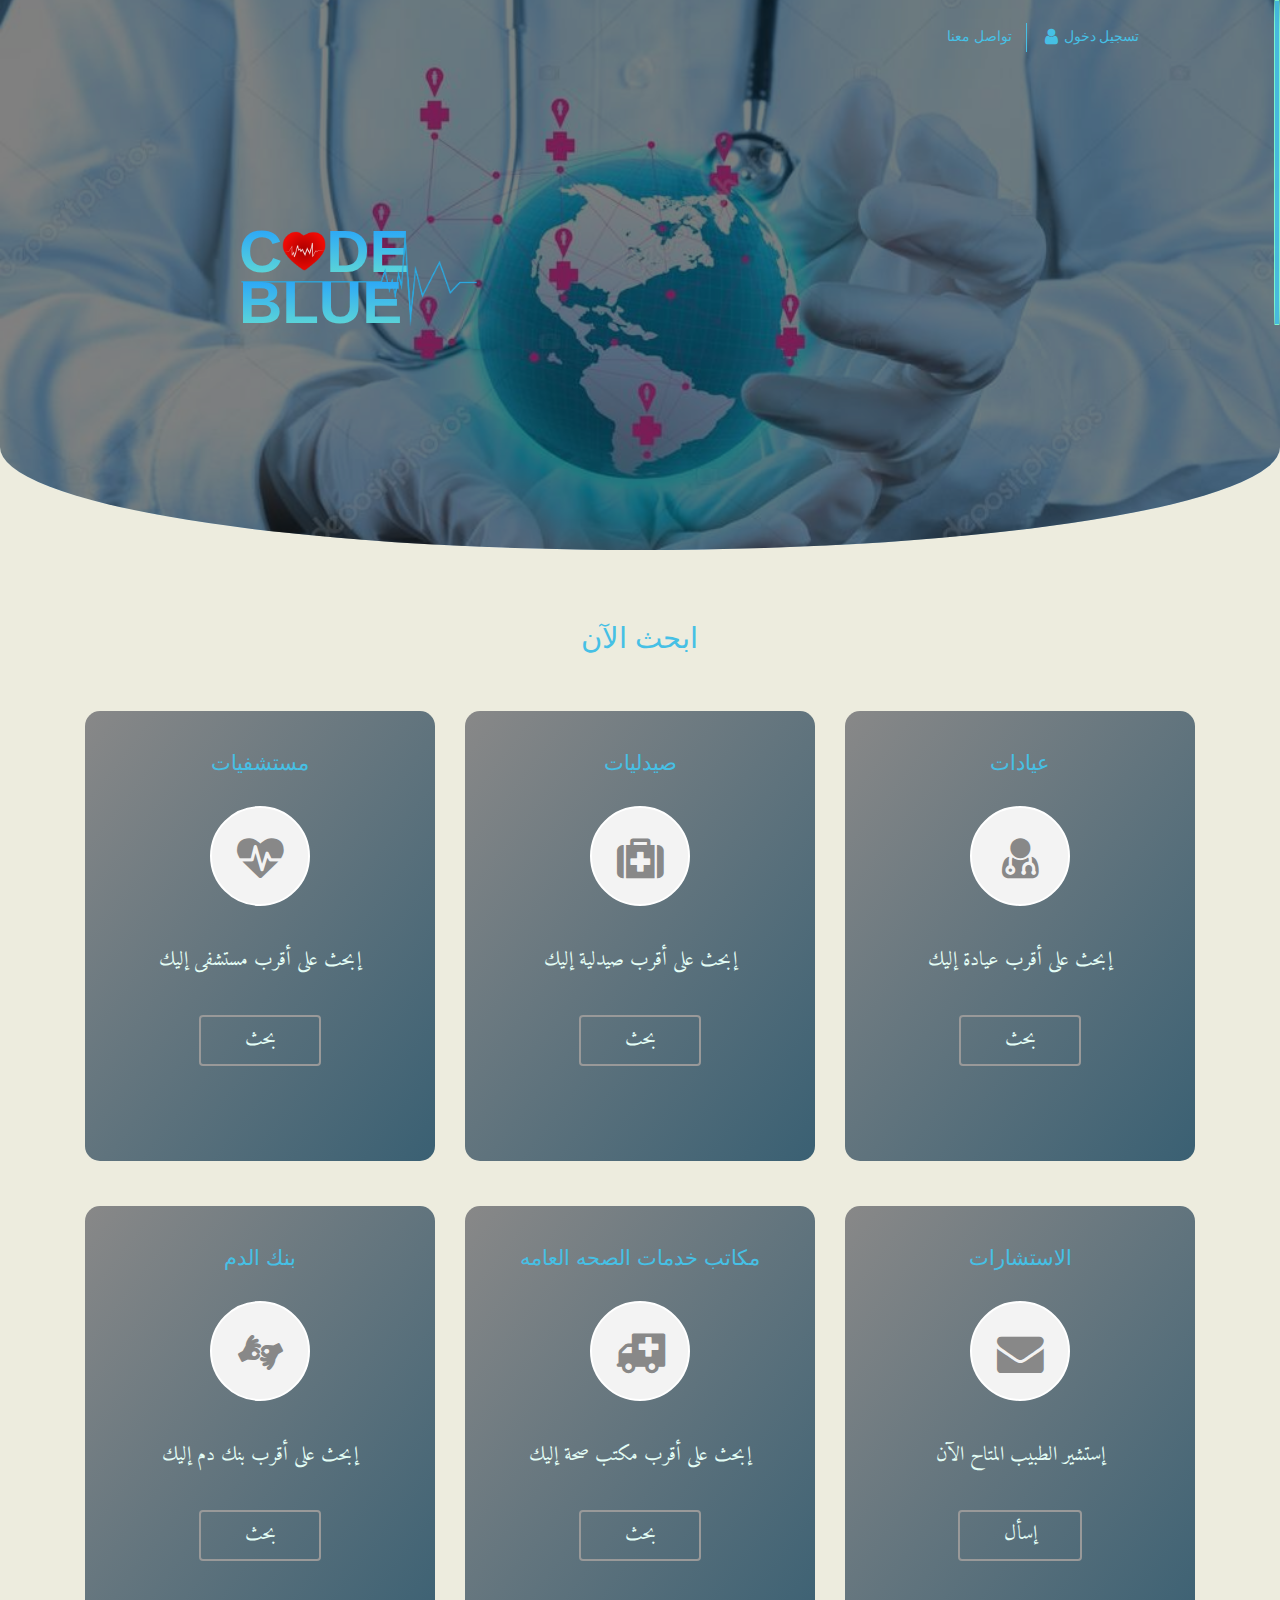
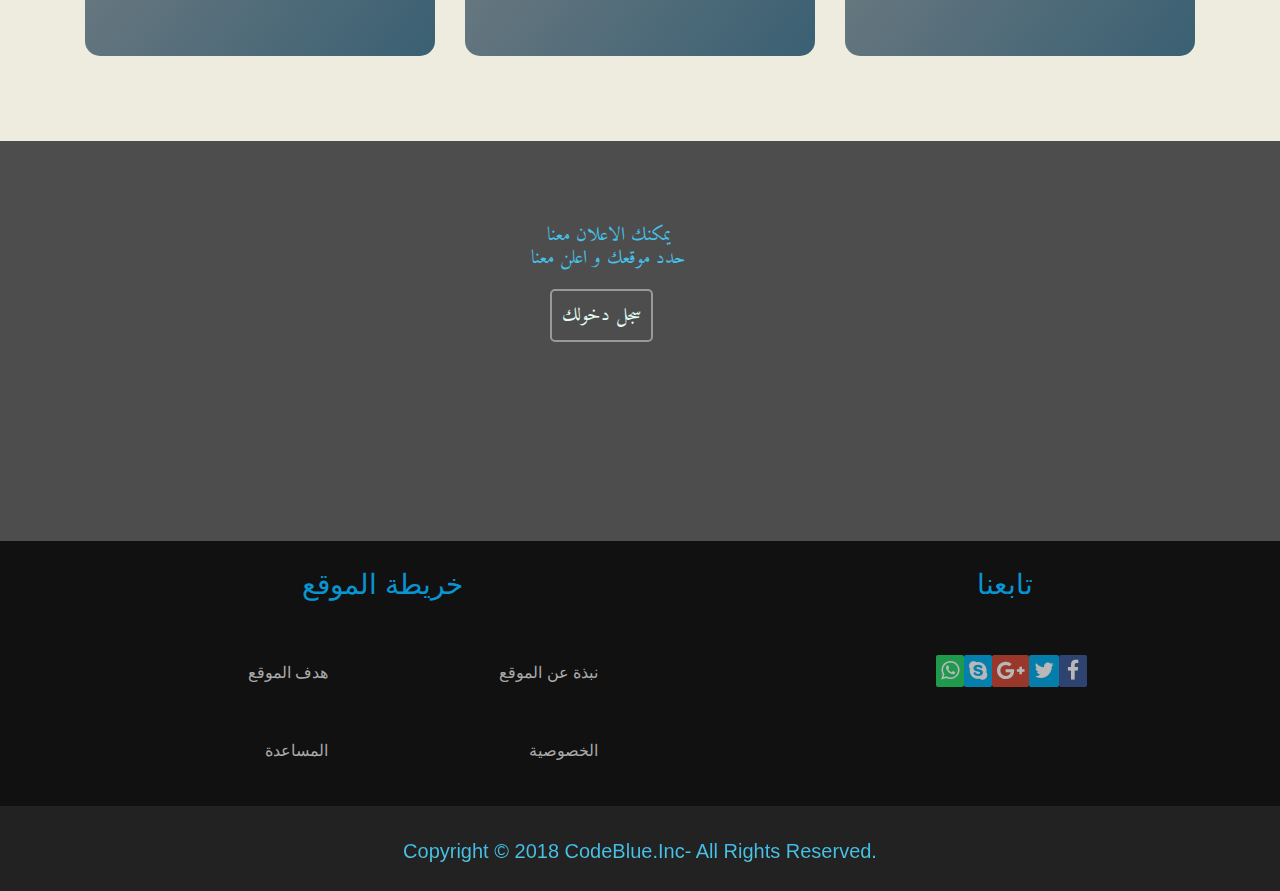
==== index.html @ 6f45ef5f "new" ====
<!DOCTYPE html>
<html lang="en">
<head>
  <meta charset="utf-8">
  <meta name="viewport" content="width-device-width, initial-scale=1, shrink-to-fit=no"/>
  <meta name="description" content=""/>
  <title>CodeBlue</title>
  <link rel="stylesheet" type="text/css" href="css/bootstrap.min.css">
  <link rel="stylesheet" type="text/css" href="css/font-awesome.min.css">
  <link rel="stylesheet" type="text/css" href="css/style.css">
  <link rel="stylesheet" type="text/css" href="css/media.css">
  <link  href="http://fonts.googleapis.com/css?family=Reenie+Beanie:regular" rel="stylesheet" type="text/css">
  <link  href="http://fonts.googleapis.com/css?family=Amiri&subset=arabic,latin" rel="stylesheet" type="text/css">
  <link rel="shortcut icon" href="img/logo.png">

</head>
<body>
  <div id="scroll-top">
    <i class="fa fa-chevron-up fa-2x"></i>
  </div>
<!--Start Header-->
    <div class="back">
    <div class="overlay">
    <div class="container">
      <div class="row">
     <div class="half1 ml col-sm"><span>C<img src="img/5.png">DE</span><br><img src="img/6.png"><br>
      <span >BLUE</span>
     </div>
     <div class="half2">
       <label> تواصل معنا </label>
       <label> <i class="fa fa-user fa-lg"></i> تسجيل دخول</label>
     </div>
   </div>
   </div>
 </div>
</div>
<!--End Header-->
<section class="price_table text-center">
 <div class="container">
   <h1> ابحث الآن</h1>
   <div class="row">
     <div class="col-lg-4 col-md-4 col-sm-6">
      <div class="price_box">
        <h3>مستشفيات</h3>
        <p class="center-block"><i class="fa fa-heartbeat fa-lg"></i></p>
        <ul class="list-unstyled">
         <li>إبحث على أقرب مستشفى إليك</li>
         <a href="#" class="btn btn-danger">بحث</a>
        </ul>
      </div>
      </div>
      <div class="col-lg-4 col-md-4 col-sm-6">
       <div class="price_box">
         <h3>صيدليات</h3>
         <p class="center-block"><i class="fa fa-medkit fa-lg"></i></p>
         <ul class="list-unstyled">
          <li>إبحث على أقرب صيدلية إليك</li>
          <a href="#" class="btn btn-danger">بحث</a>
         </ul>
       </div>
       </div>
     <div class="col-lg-4 col-md-4 col-sm-6">
      <div class="price_box">
        <h3>عيادات</h3>
        <p class="center-block"><i class="fa fa-user-md fa-lg"></i></p>
        <ul class="list-unstyled">
         <li>إبحث على أقرب عيادة إليك</li>
         <a href="#" class="btn btn-danger">بحث</a>
        </ul>
      </div>
      </div>
     <div class="col-lg-4 col-md-4 col-sm-6">
      <div class="price_box">
        <h3>بنك الدم</h3>
        <p class="center-block"><i class="fa fa-american-sign-language-interpreting fa-l"></i></p>
        <ul class="list-unstyled">
         <li>إبحث على أقرب بنك دم إليك</li>
         <a href="#" class="btn btn-danger">بحث</a>
        </ul>
      </div>
      </div>
     <div class="col-lg-4 col-md-4 col-sm-6">
      <div class="price_box">
        <h3 > مكاتب خدمات الصحه العامه</h3>
        <p class="center-block"><i class="fa fa-ambulance fa-lg"></i></p>
        <ul class="list-unstyled">
         <li>إبحث على أقرب مكتب صحة إليك</li>
         <a href="#" class="btn btn-danger">بحث</a>
        </ul>
      </div>
    </div>
      <div class="col-lg-4 col-md-4 col-sm-6">
       <div class="price_box">
         <h3>الاستشارات</h3>
         <p class="center-block"><i class="fa fa-envelope fa-lg"></i></p>
         <ul class="list-unstyled">
          <li>إستشير الطبيب المتاح الآن</li>
          <a href="#" class="btn btn-danger">إسأل</a>
         </ul>
       </div>
     </div>
     </div>
   </div>
</section>
<!--Start goals-->
<article>
  <div class="map">
    <div class="over" >
    <h2 >يمكنك الاعلان معنا <br>حدد موقعك و اعلن معنا</h2>
    <a href="#" >سجل دخولك</a>
    </div>
  </div>
</article>
<!--End goals-->
<section class="footer">
  <div class="container">
    <div class="row">
      <div class="col-lg-6 col-md-6">
        <h3>خريطة الموقع</h3>
        <ul class="list-unstyled three-columns">
          <li><a href="#">نبذة عن الموقع</a></li>
          <li><a href="#">هدف الموقع</a></li>
          <li><a href="#">الخصوصية</a></li>
          <li><a href="#">المساعدة</a></li>
        </ul>
      </div>
      <div class="col-lg-6 col-md-6 ">
        <h3>تابعنا</h3>
        <ul class="list-unstyled social-list">
          <li><i class="fa fa-facebook fa-lg" style="background:	#3b5998;padding:8px"></i></li>
          <li><i class="fa fa-twitter fa-lg"style="background:#00aced;padding:8px 5px 8px"></i></li>
          <li><i class="fa fa-google-plus fa-lg"style="background:#d34836;"></i></li>
          <li><i class="fa fa-skype fa-lg"style="background:#00aff0"></i></li>
          <li><i class="fa fa-whatsapp fa-lg"style="background:#25d366"></i></li>
        </ul>
      </div>
    </div>
  </div>
<!-- start Footer-->
<footer><div class="container">
  <h5>Copyright &copy; 2018 CodeBlue.Inc- All Rights Reserved.</h5>
</div>
</footer>
<!--End footer-->
<script src="js/jquery-3.3.1.min.js"></script>
<script src="js/jquery.nicescroll.min.js"></script>
<script src="js/bootstrap.min.js"></script>
<script src="js/popper.js"></script>
<script src="js/plugin.js"></script>
</body>
</html>
---- css/style.css ----
/*start Header*/
*{-webkit-box-sizing: border-box;
-moz-box-sizing: border-box;
-o-box-sizing: border-box;
box-sizing: border-box;
}
/*start scroll top*/
#scroll-top{
	width: 35px;
	height: 35px;
	background: #272727;
	color: #DDD;
	position: fixed;
	right: 15px;
	bottom: 10px;
	border-radius: 15%;
  cursor: pointer;
	-webkit-box-shadow:-2px 2px 7px #9E9E9E;
	box-shadow: 2px -2px 7px #9E9E9E;
  z-index: 9999;
	display: none
}
#scroll-top:hover{background:#444;}
/*End scroll top*/
.back{
  position: relative;
  background: url('../img/2.jpg')no-repeat center center ;
background-size: cover;
border-radius: 0 0 80% 80%/ 30%;
height: 550px;
}
.overlay{
  position: absolute;
  width: 100%;
  background: rgba(2, 2, 2, 0.5);
  border-radius: 0 0 80% 80%/ 30%;
  height: 550px;
}
.half1{
left: 13.5%;
margin-top:21%;
text-align: left;}
.half1 span{
  line-height: 1%;
  font-size: 60px;
  font-weight: 700;
  background: -webkit-linear-gradient( #209cff 0%, #68e0cf 100%);
  -webkit-background-clip: text;
  -webkit-text-fill-color: transparent;
  }
.half1 span img:first-child{
  width: 44px;
  margin-top: -2%;
	transform-origin: center center;
	transform: scale(1);
	opacity: 1;
	animation: heart 1.2s 1 linear, beats 1s 1.4s infinite
}
@keyframes heart {
	0%{transform:scale(10);opacity: 0;
 }
	100%{transform: scale(1);opacity: 1}
}
@keyframes beats {
50%{transform: scale(1.1);}
100%{transform: scale(1);}
}
.half1 >img{
  width: 240px;
    margin-top: -12%;
    margin-bottom: -7%;
}
.half1:after {
  content: "";
  display: block;
  width: 120px;
  height:4px;
  position: absolute;
  top: 10%;
  left: 50%;
  margin-left: -300px;
  margin-top: 100px;
  border-radius: 100%;
  background:#46c0e5 ;
  box-shadow: 32px 5px 0 #46c0e5;
  animation: moveShadow 1.5s ease-in-out infinite alternate, moveElement 1.5s 1.4s ease-in infinite;
  opacity: 0;
  transform: translateX(-50px);
}
@keyframes moveElement {
  30%, 50% {
    opacity: 1;
  }
  80% {
    opacity: 0;
  }
  100% {
    transform: translateX(300px);
    opacity:0;
  }
}
@keyframes moveShadow {
  100% {
    box-shadow: -32px 5px 0 #46c0e5;
  }
}
.half2{text-align: right; margin: 2% 5% 0; width: 40%}
.half2 label:first-of-type{ border-right: 1px solid}
.half2 label{font-size: 85%; color:#46c0e5; transition: .5s ease-in-out; cursor: pointer;padding:1% 3%;}
.half2 label i{padding-right: 2px}
.half2 label:hover{color:#E3fdf5 }
.half2 label:first-of-type:hover{ border-right: 1px solid #46c0e5}

/*End Header */
.price_table{
	margin-top: -8%;
	background: #edecde;
	padding-top: 40px;
	padding-bottom: 40px;
}
.price_table h1{
	margin-top: 12%;
	margin-bottom: 5%;
	color:#46c0e5;
	font-size: 180%
}
.price_table h3{
	margin: 30px 0 ;
	color:#46c0e5;
	font-size: 130%
}
.price_table .price_box{
	background: red; /* For browsers that do not support gradients */
  background: linear-gradient(to bottom right, #888,#3A6073); /* Standard syntax (must be last) */
	border-radius: 15px;
	height: 450px;
	padding-top: 10px;
	margin-bottom: 45px;
	transition: all 1s ease-in-out;
}
.price_table .price_box:hover{transform: scale(1.1);}
.price_table .price_box p{
	text-align: center;
	margin: 10px auto;
	font-weight: bold;
	font-size: 35px;
	color: #888;
	width: 100px;
	height: 100px;
	background-color: #f3f3f3;
	line-height: 100px;
	border-radius: 50%;
	border: 2px solid #FFF;
	-webkit-transition-duration:.7s;
	-moz-transition-duration:.7s;
	-o-transition-duration:.7s;
	transition-duration:.7s;
}
.price_table .price_box:hover p{
	-webkit-transform:scale(1.2,1.2) rotate(360deg);
	-moz-transform:scale(1.2,1.2) rotate(360deg);
	-o-transform:scale(1.2,1.2) rotate(360deg);
	transform:scale(1.2,1.2) rotate(360deg);
	border: 2px solid #DFDFDF;
}
.price_table .price_box ul{
	line-height: 250%;
	font-size: 20px;
	color: #E3fdf5;
	margin: 30px;
	font-family: "Amiri",arial;
}
.price_table .price_box a{
	margin: 10%;
	font-size: 20px;
	font-family: "Amiri",arial;
	padding: 3% 15%;
	background: transparent;
	border:2px solid #999;
	color: #E3fdf5;
	transition: all .5s ease
}
.price_table .price_box a:hover{
	transform: scale(1.2);
	background: #46c0e5;
	border:2px solid transparent;
	color: #E3fdf5;
}
/*start goal*/
.map{
  background: url('../img/map.jpg');
  height:400px;
  width: 100%;
  position: relative;
}
.map .over{
  position: absolute;
  width: 100%;
  background: rgba(2, 2, 2, 0.7);
  height: 400px;
}
.map .over h2{
	text-align:center;
  margin:5% 40% 0%;
  color:#46c0e5;
  font-size: 120%;
  font-weight: 400;
	display: flex;
font-family:"Amiri",arial,sans-serif;
  padding: 1em
}
.map .over a{
  text-decoration: none;
  position: absolute;
  color:#E3fdf5;
  padding: 10px;
  font-size: 120%;
  font-family: "Amiri",arial,sans-serif;
  margin: 0% 43%;
  border:2px solid #999;
  border-radius: 5px;
  transition: all .5s ease-in-out;
  cursor: pointer;
}
.map .over a:hover ,.map .over a:focus{
  background-color: #46c0e5;
  border: 2px solid #46c0e5
}
/*End Goal*/
/* start vision*/
.footer{
	padding-top: 0;
	margin: 0;
	background: #111;
	color:#AAA;
	text-align:right;
}
.footer h3{
	color: #0895D1;
	letter-spacing: 1px;
	margin:5% 30% 6%;
}
.footer .three-columns{
	overflow: hidden;
}
.footer .three-columns li{
	width:40%;
	float: right;
	margin: 5%;
}
.footer .three-columns li a{
	text-decoration: none;
	color: #AAA;
	transition: all .5s ease-in-out
}
.footer .three-columns li a:hover{text-decoration: underline;color: #FFF}
.footer .social-list{
	overflow: hidden;
	margin:10% 20%
}
.footer .social-list li{
	color: #FFF;
	float: right;
	opacity: .7;
	filter: alpha(opacity=70)
    -webkit-transition:all .5s ease-in-out;
    -moz-transition:all .5s ease-in-out;
    -o-transition:all .5s ease-in-out;
    transition:all .5s ease-in-out;
}
.footer .social-list li:hover{
	opacity: 1
}
.footer .social-list li i{padding: 8px 5px 8px;border-radius: 2px;}

/* end vision*/
/*Start Footer*/
footer{background: #222;}
footer h5{background: -webkit-linear-gradient( #209cff 0%, #68e0cf 100%);
-webkit-background-clip: text;
-webkit-text-fill-color: transparent;
padding-top: 3%;
padding-bottom: 2.5%;
text-align: center;
margin: auto;
}
/*End Footer*/
---- css/media.css ----
@media (max-width: 767px) {
  .social i{font-size:120% ;}
  .back, .overlay{
  height: 400px;
  }
  .half1{left: 3%;
  margin-top:25%;
  text-align: left;
width: 55%}
  .half1 span{font-size: 175%; padding-bottom: -20%}
  .half1 span:last-of-type{font-size: 200% ; margin-top: -4%}
  .half1 span img:first-child{margin-top: -4%;width: 22px;}
  .half1 >img{
    width: 120px;
      margin-top: -20%;
      margin-bottom: -7%;
  }
  .half2{text-align: right; margin: 1% 1% 0; width: 43%}
  .half2 label{font-size: 60%;}
  .price_table{
  	margin-top: -20%;}
    .map .over h2{
      margin:5% 38%;}
      .map .over a{
        font-size: 90%;
        padding: 5px;
        margin: 0% 45%;}
        .price_table h1{
          margin-top:25%
        }
}

@media (min-width: 768px) and (max-width: 991px) {
  .social i{font-size:120% ;}
  .back, .overlay{
  height: 400px;
  }
  .half1{left: 3%;
  margin-top:20%;
  text-align: left;
  width: 55%}
  .half1 span{font-size: 200%; padding-bottom: -20%}
  .half1 span:last-of-type{font-size: 220% ; margin-top: -6%}
  .half1 span img:first-child{margin-top: -4%;width: 22px;}
  .half1 >img{
    width: 130px;
      margin-top: -15%;
      margin-bottom: -7%;
  }
  .half2{text-align: right; margin: 1% 1% 0; width: 43%}
  .half2 label{font-size: 60%;}
  .price_table h1{
    margin-top:20%
  }
  .price_table{
    margin-top: -20%;}
    .map .over h2{
      margin:5% 38%;}
      .map .over a{
        font-size: 90%;
        padding: 5px;
        margin: 0% 45%;}
  }
}

@media (max-width: 991.98px) {

}

@media (max-width: 1199.98px) {

}
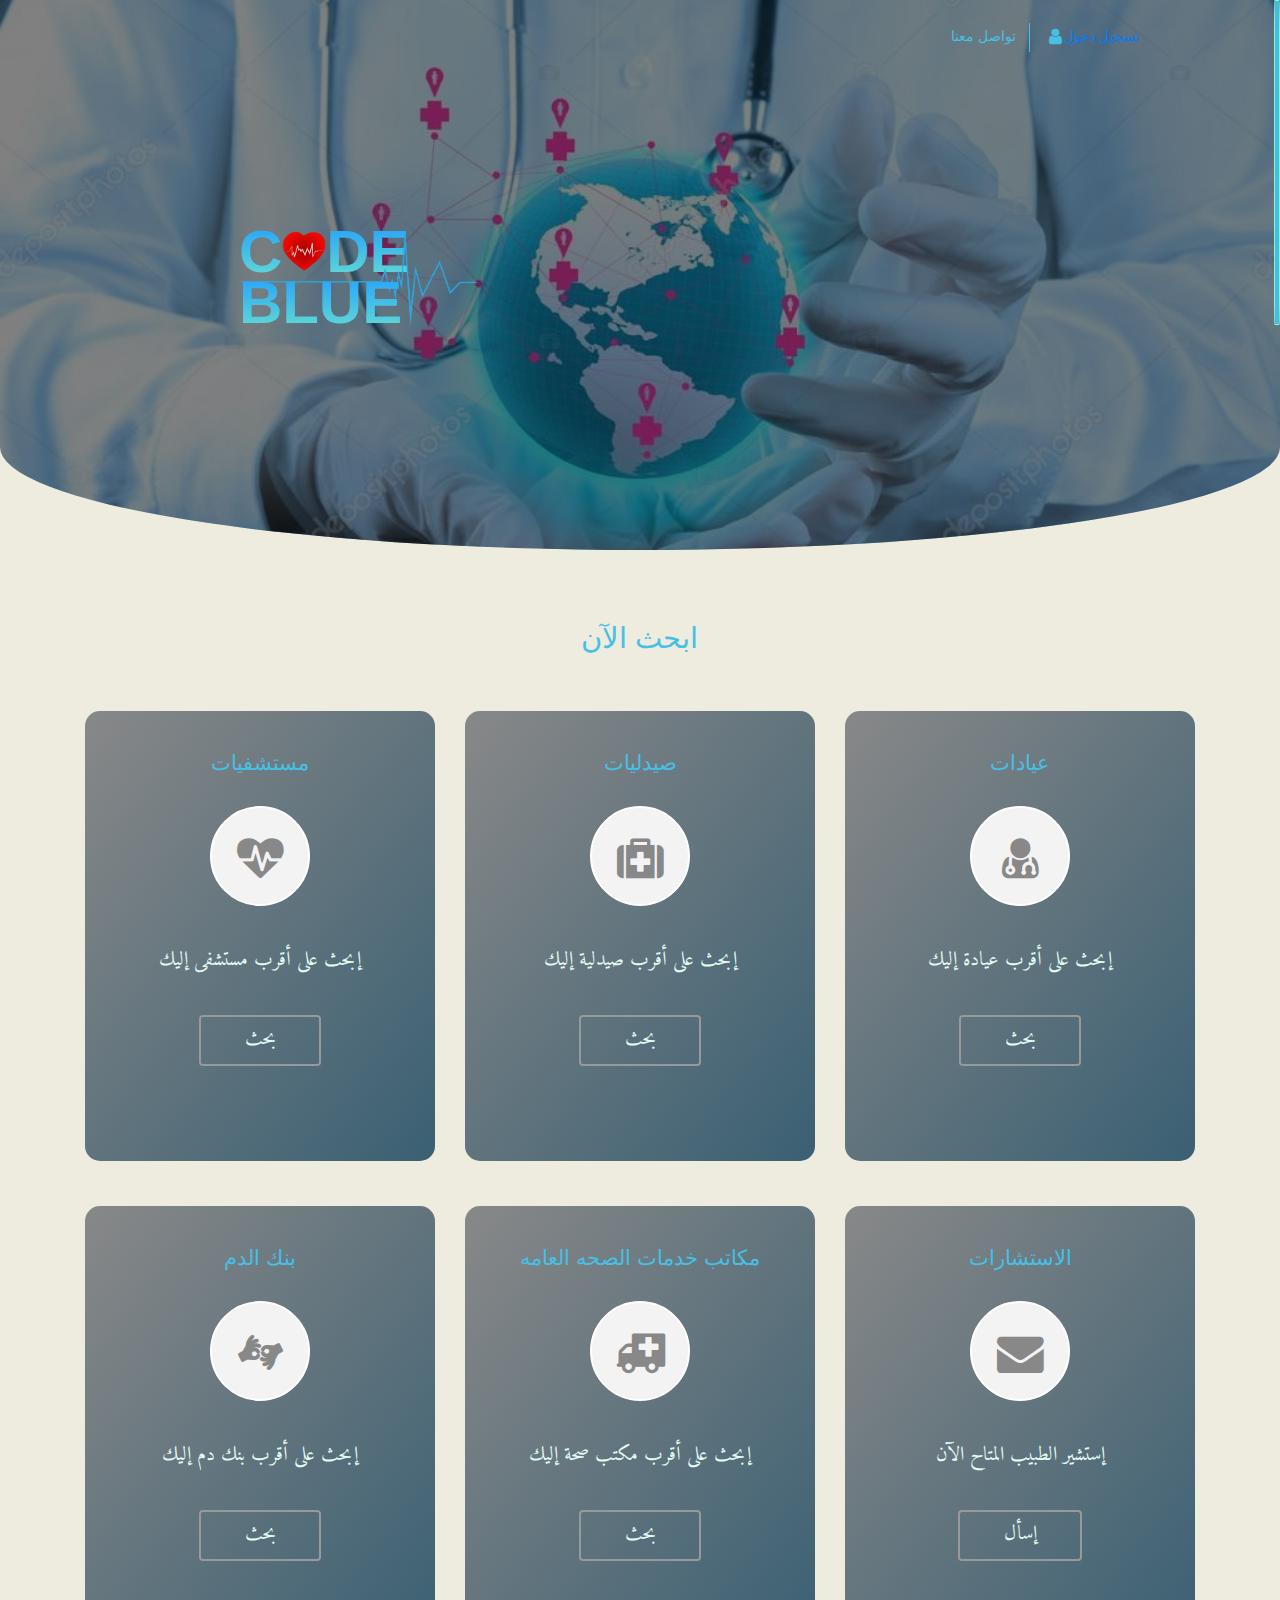
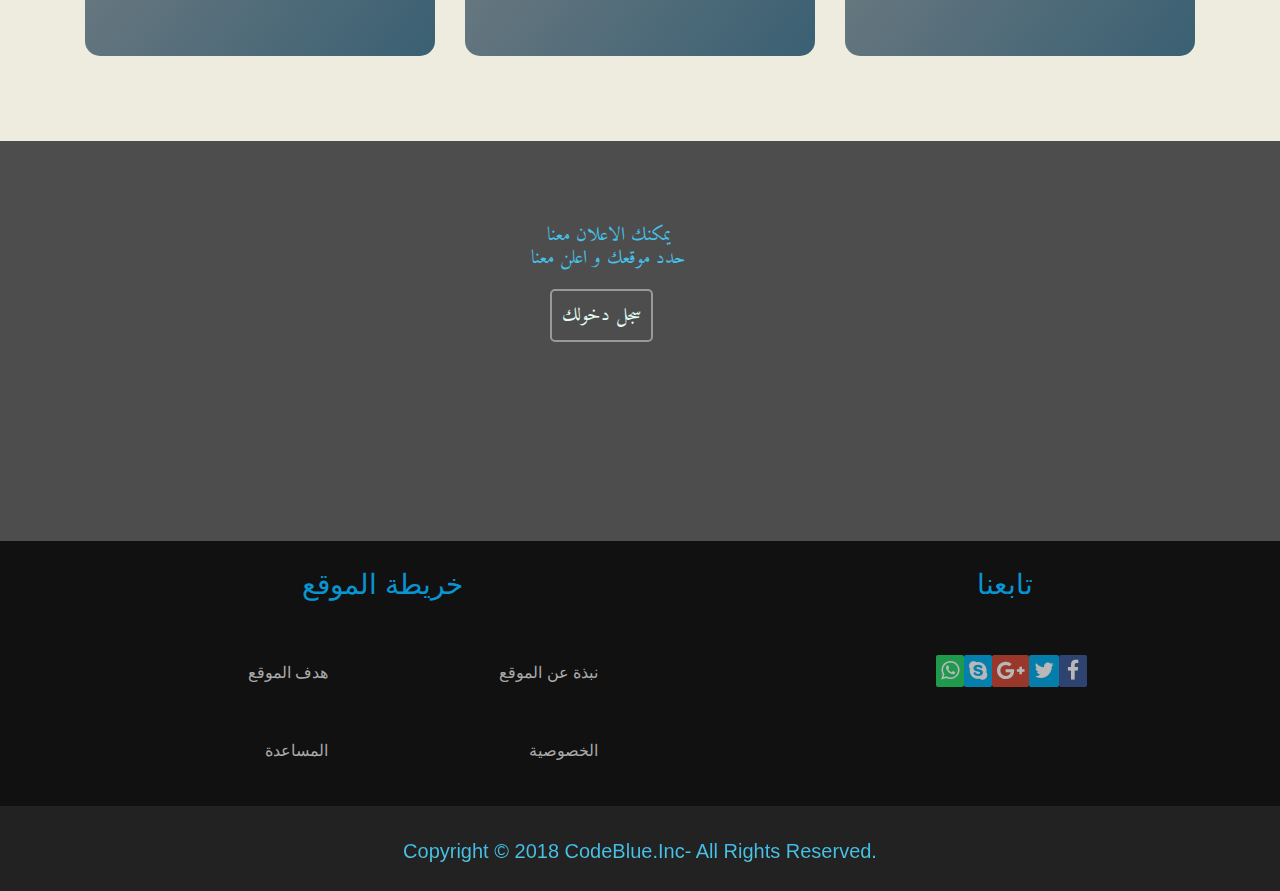
==== commit b9a69d9e: "new" ====
--- a/index.html
+++ b/index.html
@@ -28,7 +28,7 @@
      </div>
      <div class="half2">
        <label> تواصل معنا </label>
-       <label> <i class="fa fa-user fa-lg"></i> تسجيل دخول</label>
+       <label> <i class="fa fa-user fa-lg"></i><a href="Register/index.html">تسجيل دخول</a></label>
      </div>
    </div>
    </div>
@@ -45,7 +45,7 @@
         <p class="center-block"><i class="fa fa-heartbeat fa-lg"></i></p>
         <ul class="list-unstyled">
          <li>إبحث على أقرب مستشفى إليك</li>
-         <a href="#" class="btn btn-danger">بحث</a>
+         <a href="Seaech/index.html" class="btn btn-danger">بحث</a>
         </ul>
       </div>
       </div>
@@ -75,7 +75,7 @@
         <p class="center-block"><i class="fa fa-american-sign-language-interpreting fa-l"></i></p>
         <ul class="list-unstyled">
          <li>إبحث على أقرب بنك دم إليك</li>
-         <a href="#" class="btn btn-danger">بحث</a>
+         <a href="blood/index.html" class="btn btn-danger">بحث</a>
         </ul>
       </div>
       </div>
@@ -95,7 +95,7 @@
          <p class="center-block"><i class="fa fa-envelope fa-lg"></i></p>
          <ul class="list-unstyled">
           <li>إستشير الطبيب المتاح الآن</li>
-          <a href="#" class="btn btn-danger">إسأل</a>
+          <a href="Consulation/index.html" class="btn btn-danger">إسأل</a>
          </ul>
        </div>
      </div>
@@ -107,7 +107,7 @@
   <div class="map">
     <div class="over" >
     <h2 >يمكنك الاعلان معنا <br>حدد موقعك و اعلن معنا</h2>
-    <a href="#" >سجل دخولك</a>
+    <a href="Register/index.html" >سجل دخولك</a>
     </div>
   </div>
 </article>
